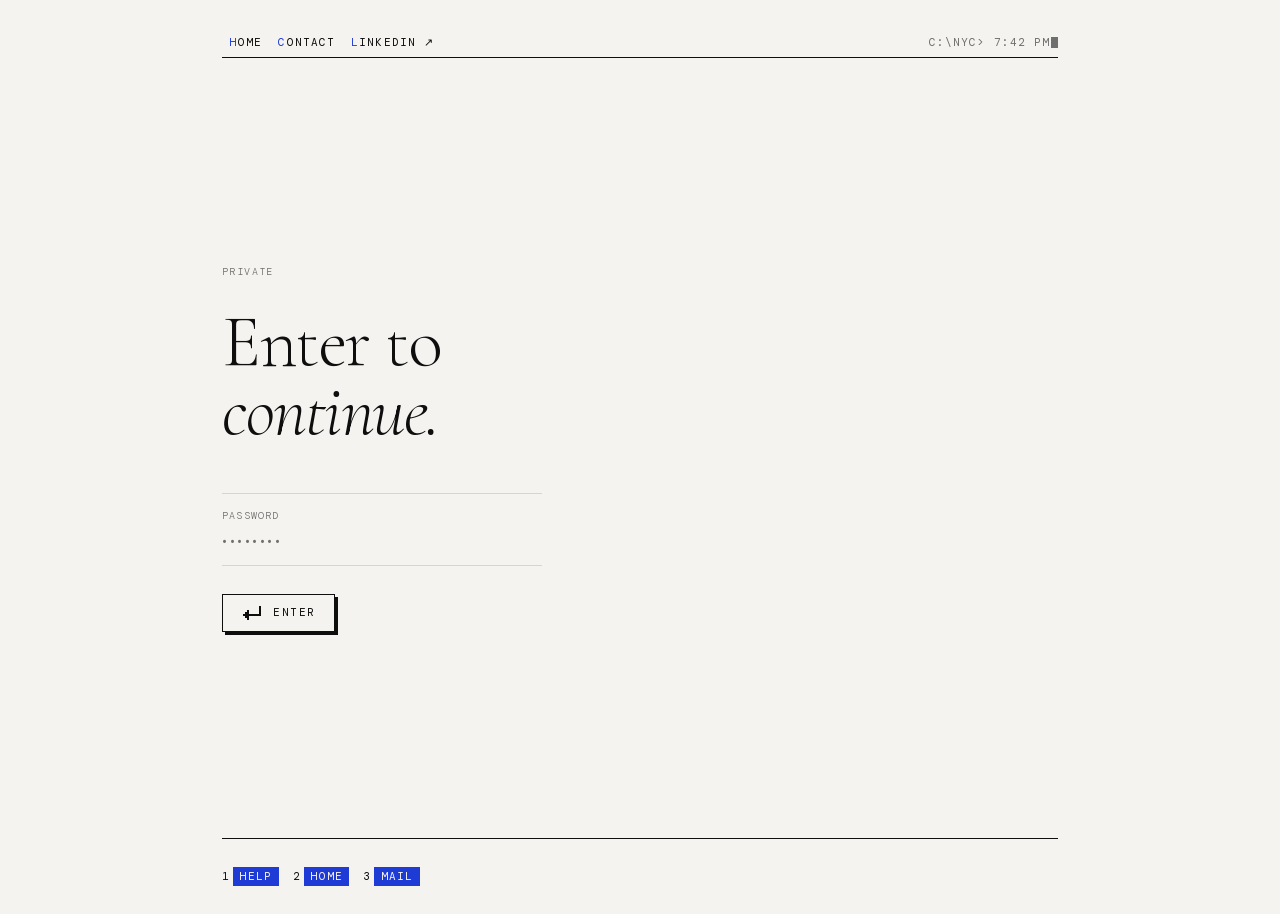
==== vibe/index.html @ 8e04a742 "Featured work: one rotating project at the top of Selected Work A data-featured pool (Copilot+ PC, P" ====
<!DOCTYPE html>
<html lang="en">
<head>
  <meta charset="UTF-8" />
  <meta name="viewport" content="width=device-width, initial-scale=1.0" />
  <meta name="theme-color" content="#1f3bd6" />
  <script>
    // Accent theme, set before first paint: always blue, except ?theme= forces one for testing.
    // Clicking the headshot or the terminal's COLOR command switches it for the rest of the visit.
    (function () {
      var colors = { blue: '#1f3bd6', green: '#10633b', red: '#c52e13', yellow: '#d7a13f' };
      var theme = new URLSearchParams(location.search).get('theme');
      if (!colors[theme]) theme = 'blue';
      document.documentElement.dataset.theme = theme;
      document.querySelector('meta[name="theme-color"]').content = colors[theme];
    })();
  </script>
  <meta name="robots" content="noindex" />
  <title>Russell Greene — /vibe</title>
  <link rel="preload" href="/fonts/cormorant-garamond-normal-latin.woff2" as="font" type="font/woff2" crossorigin />
  <link rel="preload" href="/fonts/cormorant-garamond-italic-latin.woff2" as="font" type="font/woff2" crossorigin />
  <style>
    /* Self-hosted copies of the Google Fonts latin subsets, @font-face rules as Google declares them */
    @font-face {
      font-family: 'Cormorant Garamond';
      font-style: italic;
      font-weight: 300;
      font-display: swap;
      src: url(/fonts/cormorant-garamond-italic-latin.woff2) format('woff2');
      unicode-range: U+0000-00FF, U+0131, U+0152-0153, U+02BB-02BC, U+02C6, U+02DA, U+02DC, U+0304, U+0308, U+0329, U+2000-206F, U+20AC, U+2122, U+2191, U+2193, U+2212, U+2215, U+FEFF, U+FFFD;
    }
    @font-face {
      font-family: 'Cormorant Garamond';
      font-style: italic;
      font-weight: 400;
      font-display: swap;
      src: url(/fonts/cormorant-garamond-italic-latin.woff2) format('woff2');
      unicode-range: U+0000-00FF, U+0131, U+0152-0153, U+02BB-02BC, U+02C6, U+02DA, U+02DC, U+0304, U+0308, U+0329, U+2000-206F, U+20AC, U+2122, U+2191, U+2193, U+2212, U+2215, U+FEFF, U+FFFD;
    }
    @font-face {
      font-family: 'Cormorant Garamond';
      font-style: normal;
      font-weight: 300;
      font-display: swap;
      src: url(/fonts/cormorant-garamond-normal-latin.woff2) format('woff2');
      unicode-range: U+0000-00FF, U+0131, U+0152-0153, U+02BB-02BC, U+02C6, U+02DA, U+02DC, U+0304, U+0308, U+0329, U+2000-206F, U+20AC, U+2122, U+2191, U+2193, U+2212, U+2215, U+FEFF, U+FFFD;
    }
    @font-face {
      font-family: 'Cormorant Garamond';
      font-style: normal;
      font-weight: 400;
      font-display: swap;
      src: url(/fonts/cormorant-garamond-normal-latin.woff2) format('woff2');
      unicode-range: U+0000-00FF, U+0131, U+0152-0153, U+02BB-02BC, U+02C6, U+02DA, U+02DC, U+0304, U+0308, U+0329, U+2000-206F, U+20AC, U+2122, U+2191, U+2193, U+2212, U+2215, U+FEFF, U+FFFD;
    }
    @font-face {
      font-family: 'Cormorant Garamond';
      font-style: normal;
      font-weight: 500;
      font-display: swap;
      src: url(/fonts/cormorant-garamond-normal-latin.woff2) format('woff2');
      unicode-range: U+0000-00FF, U+0131, U+0152-0153, U+02BB-02BC, U+02C6, U+02DA, U+02DC, U+0304, U+0308, U+0329, U+2000-206F, U+20AC, U+2122, U+2191, U+2193, U+2212, U+2215, U+FEFF, U+FFFD;
    }
    @font-face {
      font-family: 'DM Mono';
      font-style: normal;
      font-weight: 300;
      font-display: swap;
      src: url(/fonts/dm-mono-300-latin.woff2) format('woff2');
      unicode-range: U+0000-00FF, U+0131, U+0152-0153, U+02BB-02BC, U+02C6, U+02DA, U+02DC, U+0304, U+0308, U+0329, U+2000-206F, U+20AC, U+2122, U+2191, U+2193, U+2212, U+2215, U+FEFF, U+FFFD;
    }
    @font-face {
      font-family: 'DM Mono';
      font-style: normal;
      font-weight: 400;
      font-display: swap;
      src: url(/fonts/dm-mono-400-latin.woff2) format('woff2');
      unicode-range: U+0000-00FF, U+0131, U+0152-0153, U+02BB-02BC, U+02C6, U+02DA, U+02DC, U+0304, U+0308, U+0329, U+2000-206F, U+20AC, U+2122, U+2191, U+2193, U+2212, U+2215, U+FEFF, U+FFFD;
    }
    @font-face {
      font-family: 'Silkscreen';
      font-style: normal;
      font-weight: 400;
      font-display: swap;
      src: url(/fonts/silkscreen-400-latin.woff2) format('woff2');
      unicode-range: U+0000-00FF, U+0131, U+0152-0153, U+02BB-02BC, U+02C6, U+02DA, U+02DC, U+0304, U+0308, U+0329, U+2000-206F, U+20AC, U+2122, U+2191, U+2193, U+2212, U+2215, U+FEFF, U+FFFD;
    }
    @font-face {
      font-family: 'VT323';
      font-style: normal;
      font-weight: 400;
      font-display: swap;
      src: url(/fonts/vt323-400-latin.woff2) format('woff2');
      unicode-range: U+0000-00FF, U+0131, U+0152-0153, U+02BB-02BC, U+02C6, U+02DA, U+02DC, U+0304, U+0308, U+0329, U+2000-206F, U+20AC, U+2122, U+2191, U+2193, U+2212, U+2215, U+FEFF, U+FFFD;
    }
  </style>
  <style>
    *, *::before, *::after { box-sizing: border-box; margin: 0; padding: 0; }

    :root {
      --ink: #0e0e0e;
      --paper: #f5f3ef;
      --mid: #6f6f6f; /* lightest neutral gray at 4.5:1+ on --paper (4.53) */
      --rule: #d8d5cf;
      --pixel: #1f3bd6;         /* accent fill (themes override these in retro.css) */
      --on-pixel: var(--paper); /* text and icons on --pixel */
      --pixel-text: #1f3bd6;    /* accent text on --paper */
      --serif: 'Cormorant Garamond', Georgia, serif;
      --mono: 'DM Mono', 'Courier New', monospace;
    }

    html { scroll-behavior: smooth; }

    body {
      background: var(--paper);
      color: var(--ink);
      font-family: var(--serif);
      font-weight: 300;
      font-size: 18px;
      line-height: 1.6;
      min-height: 100vh;
      -webkit-font-smoothing: antialiased;
    }

    .site-wrapper {
      max-width: 900px;
      margin: 0 auto;
      padding: 0 32px;
    }

    /* ── Gate (password screen) ── */
    #gate {
      display: flex;
      flex-direction: column;
      justify-content: center;
      min-height: calc(100vh - 120px);
      padding: 80px 0;
    }

    .gate-label {
      font-family: var(--mono);
      font-size: 10px;
      letter-spacing: 0.14em;
      text-transform: uppercase;
      color: var(--mid);
      margin-bottom: 28px;
    }

    .gate-title {
      font-family: var(--serif);
      font-size: clamp(42px, 6vw, 72px);
      font-weight: 300;
      line-height: 0.95;
      letter-spacing: -0.02em;
      margin-bottom: 48px;
    }

    .gate-title em { font-style: italic; }

    .gate-form {
      display: flex;
      flex-direction: column;
      max-width: 320px;
      border-top: 1px solid var(--rule);
    }

    .gate-input-row {
      display: flex;
      flex-direction: column;
      border-bottom: 1px solid var(--rule);
    }

    .gate-input-row label {
      font-family: var(--mono);
      font-size: 10px;
      letter-spacing: 0.12em;
      text-transform: uppercase;
      color: var(--mid);
      padding: 14px 0 0;
    }

    .gate-input-row input {
      background: transparent;
      border: none;
      outline: none;
      font-family: var(--serif);
      font-size: 17px;
      font-weight: 300;
      color: var(--ink);
      padding: 6px 0 14px;
      letter-spacing: 0.15em;
    }

    .gate-input-row input::placeholder { color: var(--mid); }

    .gate-error {
      font-family: var(--mono);
      font-size: 10px;
      letter-spacing: 0.1em;
      text-transform: uppercase;
      color: #c0392b;
      margin-top: 16px;
      display: none;
    }

    .gate-error.visible { display: block; }

    .gate-submit {
      margin-top: 28px;
      align-self: flex-start;
    }

    /* ── Content (hidden until unlocked) ── */
    #content {
      display: none;
      padding: 80px 0 96px;
    }

    #content.visible { display: block; }

    .content-header {
      padding-bottom: 64px;
      border-bottom: 1px solid var(--rule);
      margin-bottom: 0;
    }

    .content-meta {
      font-family: var(--mono);
      font-size: 10px;
      letter-spacing: 0.14em;
      text-transform: uppercase;
      color: var(--mid);
      margin-bottom: 20px;
    }

    .content-title {
      font-family: var(--serif);
      font-size: clamp(42px, 6vw, 72px);
      font-weight: 300;
      line-height: 0.95;
      letter-spacing: -0.02em;
    }

    .content-title em { font-style: italic; }

    /* ── Project list ── */
    .projects-section {
      padding-top: 0;
    }

    .projects-header {
      display: grid;
      grid-template-columns: 200px 1fr;
      gap: 0 60px;
    }

    .section-label {
      font-family: var(--mono);
      font-size: 10px;
      letter-spacing: 0.14em;
      text-transform: uppercase;
      color: var(--mid);
      padding-top: 68px;
    }

    .project-list {
      list-style: none;
    }

    .project-item {
      display: grid;
      grid-template-columns: 1fr auto;
      align-items: baseline;
      padding: 18px 0;
      border-bottom: 1px solid var(--rule);
      cursor: default;
      transition: background 0.15s;
    }

    .project-item:first-child { border-top: 1px solid var(--rule); margin-top: 64px; }
    .project-item:hover { background: rgba(14,14,14,0.03); }

    .project-name {
      font-family: var(--serif);
      font-size: 20px;
      font-weight: 300;
      color: var(--ink);
    }

    .project-url {
      font-family: var(--mono);
      font-size: 10px;
      letter-spacing: 0.08em;
      color: var(--mid);
      display: block;
      margin-top: 2px;
    }

    .project-link {
      font-family: var(--mono);
      font-size: 10px;
      letter-spacing: 0.1em;
      text-transform: uppercase;
      color: var(--mid);
      text-decoration: none;
      border-bottom: 1px solid transparent;
      padding-bottom: 1px;
      transition: color 0.2s, border-color 0.2s;
      white-space: nowrap;
    }

    .project-item:hover .project-link {
      color: var(--ink);
      border-bottom-color: var(--ink);
    }

    /* ── Footer ── */
    footer {
      border-top: 1px solid var(--ink); /* matches the menu bar's rule: the page is framed top and bottom alike */
      padding: 28px 0;
      display: flex;
      justify-content: space-between;
      align-items: center;
    }

    /* ── Fade in ── */
    @keyframes fadeUp {
      from { opacity: 0; transform: translateY(12px); }
      to   { opacity: 1; transform: translateY(0); }
    }

    #content.visible { animation: fadeUp 0.5s ease both; }

    /* ── Mobile ── */
    @media (max-width: 660px) {
      .site-wrapper { padding: 0 20px; }
      .projects-header { grid-template-columns: 1fr; }
      .section-label { padding-top: 40px; }
      /* Keys and pizza share one row (they fit at 360px); if they ever can't, both centre */
      footer { flex-wrap: wrap; justify-content: space-between; gap: 16px; }

      /* The gate fills the visible screen, not the one behind the browser's toolbars */
      #gate { min-height: calc(100svh - 120px); padding: 48px 0; }
      .project-url { overflow-wrap: anywhere; }
    }

    /* ── Touch ── */
    @media (hover: none) and (pointer: coarse) {
      /* Small links get a bigger invisible hit area; the layout doesn't move */
      .project-link { position: relative; -webkit-tap-highlight-color: transparent; }
      .project-link::after {
        content: '';
        position: absolute;
        inset: -15px -8px;
      }

      /* The whole row opens the project; it darkens while pressed instead of sticking on hover */
      .project-item { cursor: pointer; -webkit-tap-highlight-color: transparent; }
      .project-item:hover { background: none; }
      .project-item:active { background: rgba(14,14,14,0.05); }
      .project-item:hover .project-link { color: var(--mid); border-bottom-color: transparent; }
      .gate-input-row input { min-height: 44px; }
    }

    .badge-local {
      font-family: var(--mono);
      font-size: 9px;
      letter-spacing: 0.1em;
      text-transform: uppercase;
      color: var(--mid);
      border: 1px solid var(--rule);
      padding: 2px 6px;
      margin-left: 10px;
      vertical-align: middle;
      position: relative;
      top: -1px;
    }

    /* Small screens and touch screens: small mono labels one size up, so they read without zooming */
    @media (max-width: 660px), (hover: none) and (pointer: coarse) {
      .gate-label,
      .gate-input-row label,
      .gate-error,
      .content-meta,
      .section-label,
      .project-url,
      .project-link { font-size: 11px; }
      .badge-local { font-size: 10px; }
    }
  </style>
  <link rel="stylesheet" href="/retro.css?v=66d8c8dd" />
</head>
<body>

<div class="site-wrapper">

  <!-- Menu bar -->
  <nav class="menubar" aria-label="Menu">
    <ul class="menu">
      <li><a class="menu-item" href="/"><span class="menu-key">H</span>ome</a></li>
      <li><a class="menu-item" href="/#contact"><span class="menu-key">C</span>ontact</a></li>
      <li><a class="menu-item" href="https://www.linkedin.com/in/russellgreene/" target="_blank" rel="noopener"><span class="menu-key">L</span>inkedIn <span aria-hidden="true">↗</span></a></li>
    </ul>
    <span class="prompt-clock">NYC</span>
  </nav>

  <!-- Password Gate -->
  <div id="gate">
    <p class="gate-label">Private</p>
    <h1 class="gate-title">Enter to<br /><em>continue.</em></h1>
    <div class="gate-form">
      <div class="gate-input-row">
        <label for="password">Password</label>
        <input type="password" id="password" placeholder="••••••••" autocomplete="off" enterkeyhint="go" />
      </div>
      <p class="gate-error" id="gate-error">Incorrect password</p>
      <button class="gate-submit dos-button" id="gate-btn"><span class="dos-button-icon" data-icon="enter" aria-hidden="true"></span><span class="dos-button-label">Enter</span><b class="block-cursor dos-button-cursor" aria-hidden="true"></b></button>
    </div>
  </div>

  <!-- Protected Content -->
  <div id="content">
    <div class="content-header">
      <p class="content-meta">Vibe coded projects</p>
      <h1 class="content-title">/vibe</h1>
    </div>

    <div class="projects-section">
      <div class="projects-header">
        <p class="section-label">All<br />Projects</p>
        <ul class="project-list">

          <li class="project-item">
            <div>
              <span class="project-name">Mama $ Bags</span>
              <span class="project-url">mama.russellgreene.com</span>
            </div>
            <a href="https://mama.russellgreene.com" target="_blank" rel="noopener" class="project-link">Visit <span aria-hidden="true">↗</span></a>
          </li>

          <li class="project-item">
            <div>
              <span class="project-name">Lego Collection</span>
              <span class="project-url">lego.russellgreene.com</span>
            </div>
            <a href="https://lego.russellgreene.com" target="_blank" rel="noopener" class="project-link">Visit <span aria-hidden="true">↗</span></a>
          </li>

          <li class="project-item">
            <div>
              <span class="project-name">BUCK EP Dashboard</span>
              <span class="project-url">buck-ep-dashboard-production.up.railway.app</span>
            </div>
            <a href="https://buck-ep-dashboard-production.up.railway.app" target="_blank" rel="noopener" class="project-link">Visit <span aria-hidden="true">↗</span></a>
          </li>

          <li class="project-item">
            <div>
              <span class="project-name">Mendham TV Treasurer</span>
              <span class="project-url">treasurer.mendhamtv.org</span>
            </div>
            <a href="https://treasurer.mendhamtv.org" target="_blank" rel="noopener" class="project-link">Visit <span aria-hidden="true">↗</span></a>
          </li>

          <li class="project-item">
            <div>
              <span class="project-name">Mendham TV Website</span>
              <span class="project-url">mendhamtv.org</span>
            </div>
            <a href="https://mendhamtv.org" target="_blank" rel="noopener" class="project-link">Visit <span aria-hidden="true">↗</span></a>
          </li>

          <li class="project-item">
            <div>
              <span class="project-name">KCRW → Spotify</span>
              <span class="project-url">kcrw.russellgreene.com</span>
            </div>
            <a href="https://kcrw.russellgreene.com" target="_blank" rel="noopener" class="project-link">Visit <span aria-hidden="true">↗</span></a>
          </li>

          <li class="project-item">
            <div>
              <span class="project-name">Lucy's Moneybags</span>
              <span class="project-url">lucy.russellgreene.com</span>
            </div>
            <a href="https://lucy.russellgreene.com" target="_blank" rel="noopener" class="project-link">Visit <span aria-hidden="true">↗</span></a>
          </li>

          <li class="project-item">
            <div>
              <span class="project-name">Henry's Moneybags</span>
              <span class="project-url">henry.russellgreene.com</span>
            </div>
            <a href="https://henry.russellgreene.com" target="_blank" rel="noopener" class="project-link">Visit <span aria-hidden="true">↗</span></a>
          </li>

          <li class="project-item">
            <div>
              <span class="project-name">United MileagePlus Dashboard</span>
              <span class="project-url">united.russellgreene.com</span>
            </div>
            <a href="https://united.russellgreene.com" target="_blank" rel="noopener" class="project-link">Visit <span aria-hidden="true">↗</span></a>
          </li>

          <li class="project-item">
            <div>
              <span class="project-name">Home Energy Hub</span>
              <span class="project-url">energy.russellgreene.com</span>
            </div>
            <a href="https://energy.russellgreene.com" target="_blank" rel="noopener" class="project-link">Visit <span aria-hidden="true">↗</span></a>
          </li>

          <!-- Add new projects below in the same format -->

        </ul>
      </div>
    </div>
  </div>

  <footer>
    <div class="fkeys">
      <button type="button" class="fkey" data-fkey="help" hidden><span class="fkey-num">1</span><span class="fkey-label">Help</span></button>
      <a class="fkey" href="/"><span class="fkey-num">2</span><span class="fkey-label">Home</span></a>
      <a class="fkey" href="/#contact"><span class="fkey-num">3</span><span class="fkey-label">Mail</span></a>
    </div>
  </footer>

</div>

<script>
  const PASSWORD = 'tennis';
  const SESSION_KEY = 'vibe_unlocked';

  const gate = document.getElementById('gate');
  const content = document.getElementById('content');
  const input = document.getElementById('password');
  const btn = document.getElementById('gate-btn');
  const error = document.getElementById('gate-error');

  // Stay unlocked for the session
  if (sessionStorage.getItem(SESSION_KEY) === '1') {
    gate.style.display = 'none';
    content.classList.add('visible');
  }

  function attempt() {
    if (input.value === PASSWORD) {
      sessionStorage.setItem(SESSION_KEY, '1');
      gate.style.display = 'none';
      content.classList.add('visible');
    } else {
      error.classList.add('visible');
      input.value = '';
      input.focus();
    }
  }

  btn.addEventListener('click', attempt);
  input.addEventListener('keydown', e => { if (e.key === 'Enter') attempt(); });
</script>

<script src="/retro.js?v=b6a9205c"></script>

</body>
</html>
---- retro.css ----
/* Retro effects shared by the homepage and /vibe. Colours and fonts come from each page's :root. */

/* Accent themes, chosen per visit by the inline script in each page's <head> (blue without JS).
   --pixel fills; --on-pixel is text on those fills; --pixel-text is accent text on --paper;
   --pixel-hi and --pixel-lo are the accent's bevel highlight and shadow in shaded pixel art. */
html[data-theme="blue"]   { --pixel: #1f3bd6; --on-pixel: var(--paper); --pixel-text: #1f3bd6; --pixel-hi: #6f86f0; --pixel-lo: #11247f; }
html[data-theme="green"]  { --pixel: #10633b; --on-pixel: var(--paper); --pixel-text: #10633b; --pixel-hi: #36a167; --pixel-lo: #073a22; }
html[data-theme="red"]    { --pixel: #c52e13; --on-pixel: var(--paper); --pixel-text: #c52e13; --pixel-hi: #ee7c63; --pixel-lo: #7a1a0a; }
html[data-theme="yellow"] { --pixel: #d7a13f; --on-pixel: var(--ink);   --pixel-text: #8a5d0a; --pixel-hi: #f3d791; --pixel-lo: #a4710e; }

/* ── Pixel cursor (fine pointers only; elements are added by JS) ── */
.pixel-cursor {
  position: fixed;
  top: 0;
  left: 0;
  width: 0;
  height: 0;
  pointer-events: none;
  z-index: 9999;
  opacity: 0;
  transition: opacity 0.25s ease;
}

.pixel-cursor svg {
  position: absolute;
  top: 0;
  left: 0;
  display: block;
}

.pixel-cursor .px-o { fill: var(--paper); }
.pixel-cursor .px-i { fill: var(--ink); }

/* Retro link hand and hourglass: paper body, ink outline, finger lines and sand */
.pixel-cursor .pixel-hand .px-o,
.pixel-cursor .pixel-hourglass .px-o { fill: var(--ink); }
.pixel-cursor .pixel-hand .px-i,
.pixel-cursor .pixel-hourglass .px-i { fill: var(--paper); }

/* Hourglass is centred on the pointer; its four sand frames each show for a quarter cycle */
.pixel-cursor .pixel-hourglass {
  position: absolute;
  left: -12px;
  top: -16px;
  display: none;
}

.pixel-cursor .pixel-hourglass svg { visibility: hidden; }

.pixel-cursor .pixel-hand {
  left: -12px; /* fingertip sits on the pointer */
  display: none;
}

/* DOS preview window over work rows (fine pointers only; element added by JS) */
.dos-window {
  position: fixed;
  top: 0;
  left: 0;
  z-index: 9997;
  display: none;
  pointer-events: none;
  padding: 3px;
  background: var(--pixel);
  color: var(--on-pixel);
  box-shadow: 6px 6px 0 var(--ink); /* text-mode shadow, one cell down and right */
  font-family: 'Silkscreen', var(--mono);
  font-size: 8px;
  line-height: 1;
  letter-spacing: 0.05em;
  text-transform: uppercase;
  white-space: nowrap;
}

.dos-window.is-open,
.dos-window.is-closing { display: block; }
.dos-window.is-open { animation: dos-open 120ms steps(1, end) both; }
.dos-window.is-closing { animation: dos-close 120ms steps(1, end) both; }

.dos-frame { border: 3px double var(--on-pixel); }

.dos-title {
  display: flex;
  gap: 6px;
  background: var(--paper);
  color: var(--pixel-text);
  padding: 3px 5px 2px;
}

.dos-body {
  display: grid;
  grid-template-columns: auto auto;
  justify-content: start;
  gap: 5px 8px;
  padding: 7px 8px 8px;
}

.dos-body span { min-height: 8px; }
.dos-body .dos-wide { grid-column: 1 / -1; }

.pixel-bit {
  position: fixed;
  top: 0;
  left: 0;
  width: 4px;
  height: 4px;
  background: var(--ink);
  pointer-events: none;
  z-index: 9998;
  scale: 0;
}

.pixel-bit.is-big { width: 8px; height: 8px; }
.pixel-bit.is-blue { background: var(--pixel); }
.pixel-bit.is-trail { scale: 1; animation: pixel-fade 700ms steps(1, end) forwards; }

html.has-cursor,
html.has-cursor * { cursor: none !important; }

html.has-cursor input,
html.has-cursor textarea { cursor: text !important; }

html.cursor-visible .pixel-cursor { opacity: 1; }
html.cursor-over-field .pixel-cursor { opacity: 0; }

html.cursor-link .pixel-arrow { display: none; }
html.cursor-link .pixel-hand {
  display: block;
  animation: pixel-bob 0.5s steps(1, end) infinite;
}

html.cursor-wait .pixel-arrow,
html.cursor-wait .pixel-hand { display: none; }
html.cursor-wait .pixel-hourglass { display: block; }
html.cursor-wait .pixel-hourglass svg { animation: pixel-sand 1s steps(1, end) infinite; }
html.cursor-wait .pixel-hourglass svg:nth-child(2) { animation-delay: -0.75s; }
html.cursor-wait .pixel-hourglass svg:nth-child(3) { animation-delay: -0.5s; }
html.cursor-wait .pixel-hourglass svg:nth-child(4) { animation-delay: -0.25s; }

@keyframes pixel-sand {
  0%        { visibility: visible; }
  25%, 100% { visibility: hidden; }
}

@keyframes pixel-bob {
  0%   { transform: translateY(0); }
  50%  { transform: translateY(-1px); }
  100% { transform: translateY(0); }
}

@keyframes dos-open {
  0%        { scale: 0; }
  33%       { scale: 0.5; }
  66%, 100% { scale: 1; }
}

@keyframes dos-close {
  0%        { scale: 1; }
  33%       { scale: 0.5; }
  66%, 100% { scale: 0; }
}

/* Size and fall share one transform so shrinking doesn't also shorten the drop */
@keyframes pixel-fade {
  0%   { transform: translateY(0) scale(1); }
  25%  { transform: translateY(calc(var(--fall) / 2)) scale(1); }
  50%  { transform: translateY(calc(var(--fall) / 2)) scale(0.5); }
  75%  { transform: translateY(var(--fall)) scale(0.5); }
  100% { transform: translateY(var(--fall)) scale(0); }
}

@media (prefers-reduced-motion: reduce) {
  html.cursor-link .pixel-hand,
  .dos-window.is-open,
  .dos-window.is-closing,
  .work-card.is-open,
  .work-card.is-closing { animation: none; }
}

/* Dithered DOS layer drawn over the photo by JS; cleared cells let the real photo through */
.hero-dither {
  position: absolute;
  inset: 0;
  width: 100%;
  height: 100%;
  display: block;
  image-rendering: pixelated;
}

@media (max-width: 660px) {
  .hero-dither { border-radius: 50%; }
}

/* Blinking block cursor, shared by the clock, typed labels and terminal */
.block-cursor {
  display: inline-block;
  width: 0.6em;
  height: 1em;
  margin-left: 0.1em;
  vertical-align: -0.15em;
  background: currentColor;
  animation: block-blink 1s steps(1, end) infinite;
}

@keyframes block-blink {
  50% { opacity: 0; }
}

/* BUCK: a filled-in DOS form field, value on a dotted fill line that runs a little past the text */
.dos-field {
  color: var(--pixel-text);
  padding: 0 2ch 1px 0;
  border-bottom: 1px dotted var(--pixel-text);
}

/* The cursor takes no space, so showing it never nudges the line */
.dos-field-cursor { display: none; margin-right: -0.7em; }

@media (hover: hover) and (pointer: fine) {
  .dos-field:hover { color: var(--on-pixel); background: var(--pixel); }
  .dos-field:hover .dos-field-cursor { display: inline-block; }
}

/* Name glitch: a canvas laid over one letter of the hero heading (see retro.js) */
.glitch-host { position: relative; }

.glitch-letter {
  position: absolute;
  pointer-events: none;
}

/* ── Menu bar: a DOS program's top row (the footer's function keys are its bottom row) ── */
.menubar {
  display: flex;
  align-items: center;
  justify-content: space-between;
  gap: 12px;
  padding: 34px 0 6px;
  border-bottom: 1px solid var(--ink);
  font-family: var(--mono);
  font-size: 11px;
  font-weight: 400; /* the same cut as the footer's function keys, so the two bars match */
  line-height: 1;
  letter-spacing: 0.1em;
  text-transform: uppercase;
  white-space: nowrap;
  position: relative;
  z-index: 1; /* its tap areas reach below the rule, over content that animates in with a transform */
}

.menu {
  display: flex;
  list-style: none;
}

.menu-item {
  position: relative;
  display: block;
  padding: 3px 8px;
  color: var(--ink);
  text-decoration: none;
  -webkit-tap-highlight-color: transparent;
}

/* The first letter is marked like a DOS menu shortcut (visual only: no keys are bound) */
.menu-key { color: var(--pixel-text); }

/* Selected: a hard-cut --pixel block, the marked letter underlined */
.menu-item:hover,
.menu-item:focus-visible {
  color: var(--on-pixel);
  background: var(--pixel);
  outline: none;
}

.menu-item:hover .menu-key,
.menu-item:focus-visible .menu-key {
  color: var(--on-pixel);
  text-decoration: underline;
  text-underline-offset: 2px;
}

.menu-item:focus { outline: none; }

.menubar .prompt-clock { color: var(--mid); }

/* Phones: tighter items so the bar stays one row at 360px; below that the clock shows just the time */
@media (max-width: 660px) {
  .menubar { gap: 6px; padding-top: 24px; letter-spacing: 0.04em; }
  .menu { gap: 6px; }
  .menu-item { padding: 3px 5px; }
}

@media (max-width: 359px) {
  .prompt-prefix { display: none; }
}

/* Touch: 44px tap areas that don't move the layout */
@media (hover: none) and (pointer: coarse) {
  .menu-item::after {
    content: '';
    position: absolute;
    inset: -14px -3px;
  }
  /* The bar sets line-height 1, so the clock reaches further up and down to make 44px, and only as far
     sideways as the gap, so it never takes taps meant for LinkedIn */
  .menubar .prompt-clock::after { inset: -17px -3px; }
  .menu-item:hover:not(:focus-visible) { color: var(--ink); background: none; }
  .menu-item:hover:not(:focus-visible) .menu-key { color: var(--pixel-text); text-decoration: none; }
}

/* Prompt clock at the right of the menu bar */
.prompt-clock { cursor: pointer; }
.prompt-clock:focus-visible { outline: 1px solid var(--ink); outline-offset: 3px; }

/* DOS section labels (see retro.js): the plain text stays for screen readers; the command line is visual */
.section-label.has-dos-label { position: relative; }

.dl-sr {
  position: absolute;
  width: 1px;
  height: 1px;
  overflow: hidden;
  clip-path: inset(50%);
  white-space: nowrap;
}

.dos-label {
  display: block;
  white-space: nowrap;
  visibility: hidden;
}

.dos-label.is-shown { visibility: visible; }
.dl-prompt { color: var(--pixel-text); }
.dl-cmd { color: var(--ink); }

/* Partner sequence: one name lit at a time (the hover colour), with hard cuts */
.partner-name.is-lit { color: var(--pixel-text); }

/* Hidden DOS terminal */
.dos-term-overlay {
  position: fixed;
  inset: 0;
  z-index: 9990;
  display: flex;
  align-items: flex-start;
  justify-content: center;
  padding: 12vh 16px 16px;
  background: rgba(14, 14, 14, 0.2);
}

.dos-term-overlay[hidden] { display: none; }
.dos-term-overlay.is-open .dos-term { animation: dos-open 120ms steps(1, end) both; }
.dos-term-overlay.is-closing .dos-term { animation: dos-close 120ms steps(1, end) both; }

.dos-term {
  width: min(640px, 100%);
  padding: 4px;
  background: var(--pixel);
  color: var(--on-pixel);
  box-shadow: 8px 8px 0 var(--ink);
  font-family: 'VT323', var(--mono);
  font-size: 20px;
  line-height: 1.15;
}

.dos-term-frame { border: 4px double var(--on-pixel); }

.dos-term-title {
  display: flex;
  align-items: center;
  gap: 10px;
  background: var(--paper);
  color: var(--pixel-text);
  padding: 0 8px;
}

.dos-term-close {
  font: inherit;
  color: inherit;
  background: none;
  border: 0;
  padding: 0;
  cursor: pointer;
}

.dos-term-close:focus-visible { outline: 2px solid var(--pixel-text); outline-offset: 1px; }

.dos-term-screen {
  height: min(360px, 50vh);
  overflow-y: auto;
  padding: 8px 12px 12px;
}

.dos-term-output div,
.dos-term-line {
  white-space: pre-wrap;
  overflow-wrap: anywhere;
  min-height: 1.15em;
}

.dos-term-line { position: relative; }

/* The real input covers the line invisibly; the visible text mirrors it */
.dos-term-input {
  position: absolute;
  inset: 0;
  width: 100%;
  opacity: 0;
  border: 0;
  padding: 0;
  background: transparent;
  color: transparent;
  font: inherit;
  font-size: 20px;
}

/* ROCKS.EXE: while the game runs, it replaces the terminal's text screen */
.dos-term-overlay.is-game .dos-term { width: auto; max-width: 100%; }
.dos-term-overlay.is-game .dos-term-screen { height: auto; overflow: hidden; padding: 10px; }
.dos-term-overlay.is-game .dos-term-output,
.dos-term-overlay.is-game .dos-term-line { display: none; }

.dos-term-game[hidden] { display: none; }
.dos-term-game:focus { outline: none; }

.rocks-canvas {
  display: block;
  margin: 0 auto;
  image-rendering: pixelated;
}

/* Touch controls (rocks.js adds them, and .is-touch, only on touch screens). Upright: the screen,
   then the two button groups along the bottom for thumbs. Sideways: the groups flank the screen. */
.dos-term-game.is-touch {
  display: grid;
  grid-template: "canvas canvas" auto "note note" auto "left right" 1fr / auto auto;
  justify-content: space-between;
  align-items: end;
  gap: 8px;
  height: 100%;
  /* Buttons narrow a little on small phones so both groups fit under the screen (never below 48px) */
  --rocks-key: clamp(48px, 14.5vw, 56px);
}

.dos-term-game.is-touch[hidden] { display: none; }
.dos-term-game.is-touch .rocks-canvas {
  grid-area: canvas;
  outline: 1px solid var(--on-pixel); /* the playfield's edge, where things wrap */
}
.rocks-pad { display: contents; }

.rocks-rotate {
  grid-area: note;
  display: none;
  justify-self: center;
  font-family: 'Silkscreen', var(--mono);
  font-size: 10px;
  text-transform: uppercase;
  text-align: center;
}

.rocks-rotate::before { content: '\21BB  '; }
.wants-rotate .rocks-rotate { display: block; }

.rocks-group {
  display: flex;
  flex-direction: column;
  gap: 8px;
}

.rocks-left { grid-area: left; justify-self: start; align-items: flex-start; }
.rocks-right { grid-area: right; justify-self: end; align-items: flex-end; }
.rocks-keys { display: flex; gap: min(6px, 1.5vw); }

.rocks-button {
  display: grid;
  place-items: center;
  align-content: center;
  gap: 4px;
  width: var(--rocks-key, 56px);
  height: 56px;
  padding: 0;
  font-family: 'Silkscreen', var(--mono);
  font-size: 8px;
  line-height: 1;
  text-transform: uppercase;
  color: var(--ink);
  background: var(--paper);
  border: 1px solid var(--ink);
  border-radius: 0;
  box-shadow: 2px 2px 0 var(--ink);
  touch-action: none;
  user-select: none;
  -webkit-user-select: none;
  -webkit-touch-callout: none;
  -webkit-tap-highlight-color: transparent;
}

.rocks-button svg { display: block; }
.rocks-key-fire { width: calc(var(--rocks-key, 56px) + 12px); }
.rocks-button.rocks-aux { width: auto; height: 44px; padding: 0 12px; }

.rocks-button.is-down {
  translate: 2px 2px;
  box-shadow: none;
}

@media (orientation: landscape) {
  .dos-term-game.is-touch {
    grid-template: "left canvas right" 1fr / 1fr auto 1fr;
    justify-content: stretch;
    gap: 0 12px;
  }
  .dos-term-game.is-touch .rocks-canvas { align-self: center; }
  .wants-rotate .rocks-rotate { display: none; }
  .rocks-group { height: 100%; justify-content: space-between; }
  /* Sideways, thrust sits over the two turn buttons, and hyperspace over fire */
  .rocks-left .rocks-keys { display: grid; grid-template-columns: var(--rocks-key) var(--rocks-key); }
  .rocks-left .rocks-key-thrust { grid-row: 1; grid-column: 1 / -1; width: 100%; }
  .rocks-right .rocks-keys { flex-direction: column; align-items: flex-end; }
}

.dos-term-announce {
  position: absolute;
  width: 1px;
  height: 1px;
  overflow: hidden;
  clip-path: inset(50%);
  white-space: nowrap;
}

@media (prefers-reduced-motion: reduce) {
  .block-cursor,
  .dos-term-overlay.is-open .dos-term,
  .dos-term-overlay.is-closing .dos-term { animation: none; }
}

/* Work preview card (fine pointers only; element added by JS) */
.work-card {
  position: fixed;
  top: 0;
  left: 0;
  z-index: 9997;
  display: none;
  pointer-events: none;
  padding: 3px;
  background: var(--pixel);
  box-shadow: 6px 6px 0 var(--ink);
}

.work-card.is-open,
.work-card.is-closing { display: block; }
.work-card.is-open { animation: dos-open 120ms steps(1, end) both; }
.work-card.is-closing { animation: dos-close 120ms steps(1, end) both; }

.work-card-bar {
  display: flex;
  justify-content: space-between;
  gap: 12px;
  padding: 4px 5px 5px;
  font-family: 'Silkscreen', var(--mono);
  font-size: 8px;
  line-height: 1;
  letter-spacing: 0.05em;
  text-transform: uppercase;
  white-space: nowrap;
  color: var(--on-pixel);
}

.work-card-media {
  position: relative;
  width: 320px;
  aspect-ratio: 16 / 10;
  overflow: hidden;
  background: var(--pixel);
}

.work-card-media img,
.work-card-media canvas {
  position: absolute;
  inset: 0;
  width: 100%;
  height: 100%;
}

.work-card-media img { object-fit: cover; }
.work-card-media canvas { image-rendering: pixelated; }
.work-card-media canvas[hidden] { display: none; }

/* No usable media: a cobalt card with the client name in the pixel font */
.work-card-fallback {
  position: absolute;
  inset: 0;
  display: none;
  place-items: center;
  font-family: 'Silkscreen', var(--mono);
  font-size: 16px;
  text-transform: uppercase;
  color: var(--on-pixel);
}

.work-card.is-missing .work-card-fallback { display: grid; }
.work-card.is-missing img { visibility: hidden; }

/* Collapsible work list: hidden rows are gone entirely; the button sits under the rows' column */
.work-item[hidden] { display: none; }
.work-more {
  grid-column: -2 / -1;
  margin-top: 24px;
}

/* Letter-grid pixel icons (see gridSvg in retro.js) */
.g-I { fill: var(--ink); }
.g-P { fill: var(--pixel); }
.g-C { fill: currentColor; }
.g-Q { fill: var(--pixel-hi); }
.g-S { fill: var(--pixel-lo); }
/* Shaded greys and white: fixed in every theme */
.g-E { fill: #262523; }
.g-D { fill: #3d3c3a; }
.g-M { fill: #8d8a84; }
.g-L { fill: #d7d3ca; }
.g-W { fill: #fbfaf6; }
/* Food stays food in every theme */
.g-K { fill: #c98a3e; }
.g-Y { fill: #f2c14e; }
.g-R { fill: #c52e13; }

/* Two-frame icons: frames stack; the second hides until its item is active */
.dos-button-icon svg { grid-area: 1 / 1; }
.dos-button-icon svg + svg { visibility: hidden; }

/* Core expertise readout panel (JS replaces the plain description list with it) */
.expertise.xp-ready .expertise-details { display: none; }

.xp-panel {
  position: relative;
  margin-top: 20px;
  padding: 12px 14px;
  border: 1px solid var(--rule);
  font-family: var(--mono);
  font-size: 11px;
  line-height: 1.7;
  color: #555;
  overflow: hidden;
}

.xp-prompt {
  color: var(--ink);
  letter-spacing: 0.06em;
}

.xp-pinned {
  margin-left: 10px;
  color: var(--pixel-text);
  letter-spacing: 0.1em;
}

.xp-hint {
  margin-left: 14px;
  color: var(--mid);
  letter-spacing: 0.1em;
  text-transform: uppercase;
  font-size: 10px;
}

.xp-see {
  margin-top: 6px;
  color: var(--ink);
  letter-spacing: 0.06em;
}

.xp-see a {
  color: var(--pixel-text);
  text-decoration: none;
  border-bottom: 1px solid currentColor;
}

/* Screen-reader copy of the full description; the typed text is aria-hidden */
.xp-announce {
  position: absolute;
  width: 1px;
  height: 1px;
  overflow: hidden;
  clip-path: inset(50%);
  white-space: nowrap;
}

/* DOS buttons: hero CTA, contact submit, /vibe gate */
.dos-button {
  display: inline-flex;
  align-items: center;
  gap: 10px;
  padding: 11px 18px;
  font-family: var(--mono);
  font-size: 11px;
  line-height: 1;
  letter-spacing: 0.14em;
  text-transform: uppercase;
  text-decoration: none;
  color: var(--ink);
  background: var(--paper);
  border: 1px solid var(--ink);
  border-radius: 0;
  box-shadow: 3px 3px 0 var(--ink);
  cursor: pointer;
}

.dos-button:hover {
  color: var(--on-pixel);
  background: var(--pixel);
}

/* Pressed: the key goes down into its shadow, then springs back */
.dos-button:active,
.dos-button.is-pressed {
  translate: 3px 3px;
  box-shadow: none;
}

.dos-button:focus-visible {
  outline: 2px solid var(--pixel-text);
  outline-offset: 4px;
}

.dos-button:disabled { cursor: default; }

.dos-button-icon { display: inline-grid; }
.dos-button-icon:empty { display: none; }

.dos-button-cursor { display: none; }
.dos-button:hover .dos-button-cursor { display: inline-block; margin-left: -4px; }

/* Hover opens the envelope (or nudges the enter arrow): frame one, then frame two, and hold */
.dos-button:hover .dos-button-icon svg:first-child { animation: flap-first 160ms steps(1, end) forwards; }
.dos-button:hover .dos-button-icon svg + svg { animation: flap-second 160ms steps(1, end) forwards; }

@keyframes flap-first {
  0%        { visibility: visible; }
  50%, 100% { visibility: hidden; }
}

@keyframes flap-second {
  0%        { visibility: hidden; }
  50%, 100% { visibility: visible; }
}

/* Click effects (fine pointers only; pooled elements added by JS) */
.fx-bit,
.fx-word {
  position: fixed;
  top: 0;
  left: 0;
  z-index: 9998;
  pointer-events: none;
  opacity: 0;
}

.fx-word {
  font-family: 'Silkscreen', var(--mono);
  font-size: 16px;
  line-height: 1;
  color: var(--pixel);
  text-shadow: 1px 1px 0 var(--ink);
  white-space: nowrap;
}

@media (prefers-reduced-motion: reduce) {
  .dos-button:hover .dos-button-icon svg { animation: none; }
}

/* ── Touch screens (phones and tablets): none of this reaches a mouse and keyboard ── */

/* Work thumbnails (retro.js adds them on touch): the case study image, resolved through the mosaic */
.work-thumb {
  position: relative;
  width: 64px;
  height: 64px;
  overflow: hidden;
  background: var(--pixel);
}

.work-thumb img,
.work-thumb canvas {
  position: absolute;
  inset: 0;
  width: 100%;
  height: 100%;
}

.work-thumb img { object-fit: cover; }
.work-thumb img:not([src]) { visibility: hidden; }
.work-thumb canvas { image-rendering: pixelated; }
.work-thumb canvas[hidden] { display: none; }

.work-list.has-thumbs .work-item {
  grid-template-columns: 64px 1fr auto;
  column-gap: 16px;
  align-items: center;
}

/* Expertise inline (touch screens and narrow windows): one column, the readout under the open skill */
.expertise.xp-inline .expertise-list { grid-template-columns: 1fr; }
.expertise.xp-inline .expertise-list li { padding-right: 0; }
.expertise.xp-inline .xp-panel {
  margin: 0 0 12px;
  font-size: 12px;
}
.expertise.xp-inline .xp-panel[hidden] { display: none; }

/* A DOS tree marker says each skill opens and closes */
.expertise.xp-inline .expertise-item::after {
  content: '[+]';
  content: '[+]' / '';
  margin-left: auto;
  padding-left: 12px;
  font-family: var(--mono);
  font-size: 12px;
  color: var(--mid);
}

.expertise.xp-inline .expertise-item[aria-expanded="true"]::after {
  content: '[-]';
  content: '[-]' / '';
  color: var(--pixel-text);
}

/* Terminal command keys (touch only) */
.dos-term-keys {
  display: flex;
  gap: 6px;
  padding: 8px 12px 0;
}

.dos-term-key {
  flex: 1 1 auto;
  min-height: 44px;
  padding: 0 4px;
  font: inherit;
  font-size: 18px;
  color: var(--ink);
  background: var(--paper);
  border: 1px solid var(--ink);
  border-radius: 0;
  box-shadow: 2px 2px 0 var(--ink);
  touch-action: manipulation;
  -webkit-tap-highlight-color: transparent;
}

.dos-term-key:active { translate: 2px 2px; box-shadow: none; }
.dos-term-key:focus-visible { outline: 2px solid var(--on-pixel); outline-offset: 2px; }

/* Under the keys, the prompt line keeps the screen's side padding */
.dos-term-frame > .dos-term-line { margin: 8px 12px 10px; }
.dos-term-overlay.is-game .dos-term-keys { display: none; }

/* While the terminal is open on touch, the page behind is pinned (retro.js sets body's top) */
html.term-locked { overflow: hidden; overscroll-behavior: none; }
html.term-locked body {
  position: fixed;
  left: 0;
  right: 0;
  overflow: hidden;
}

@media (hover: none) and (pointer: coarse) {
  /* The terminal fits the visible area (above the keyboard, inside notches), and shrinks its screen */
  .dos-term-overlay {
    padding: max(12px, env(safe-area-inset-top)) max(8px, env(safe-area-inset-right))
      max(12px, env(safe-area-inset-bottom)) max(8px, env(safe-area-inset-left));
    overscroll-behavior: contain;
    touch-action: none;
  }

  .dos-term-overlay.is-fit {
    top: var(--vv-top, 0px);
    bottom: auto;
    height: var(--vv-height, 100%);
  }

  .dos-term {
    display: flex;
    flex-direction: column;
    max-height: 100%;
  }

  .dos-term-frame {
    display: flex;
    flex-direction: column;
    flex: 0 1 auto;
    min-height: 0;
  }

  .dos-term-screen {
    flex: 0 1 auto;
    min-height: 3.5em;
    overscroll-behavior: contain;
    touch-action: pan-y;
  }

  .dos-term-close { min-width: 44px; min-height: 44px; text-align: left; }

  /* ROCKS.EXE takes the whole visible area, like a handheld: no scrolling, zooming or selecting */
  .dos-term-overlay.is-game {
    user-select: none;
    -webkit-user-select: none;
    -webkit-touch-callout: none;
  }
  .dos-term-overlay.is-game .dos-term { width: 100%; height: 100%; }
  .dos-term-overlay.is-game .dos-term-frame { flex: 1 1 auto; }
  .dos-term-overlay.is-game .dos-term-screen { flex: 1 1 auto; padding: 6px; touch-action: none; }

  /* Hover doesn't exist here, so a tap mustn't leave hover styles stuck on */
  .dos-button:hover { color: var(--ink); background: var(--paper); }
  .dos-button:hover .dos-button-cursor { display: none; }
  .dos-button:hover .dos-button-icon svg:first-child,
  .dos-button:hover .dos-button-icon svg + svg { animation: none; }
  .dos-button { min-height: 44px; touch-action: manipulation; }

  .expertise-item:hover:not(.is-selected) .expertise-name { color: var(--ink); }

  /* Taps on the clock land even a little off it (the hit area grows; the layout doesn't) */
  .prompt-clock {
    position: relative;
    touch-action: manipulation;
    -webkit-tap-highlight-color: transparent;
  }
  .prompt-clock::after {
    content: '';
    position: absolute;
    inset: -14px -10px;
  }
}

/* ── Contact form send sequence (retro.js) ── */

/* Validation: a DOS error line under the field, in the label style */
.form-error {
  padding: 0 0 12px;
  font-family: var(--mono);
  font-size: 10px;
  letter-spacing: 0.12em;
  text-transform: uppercase;
  color: var(--pixel-text);
}

.form-error[hidden] { display: none; }

/* MAIL.EXE: the compose window's body turns into a terminal that prints the send, line by line.
   contact.js sizes it to the form it replaces, and the window's title bar names it. */
.contact-form[hidden] { display: none; }

.mail-panel {
  display: flex;
  flex-direction: column;
  padding: 4px;
  background: var(--pixel);
  color: var(--on-pixel);
  font-family: 'VT323', var(--mono);
  font-size: 20px;
  line-height: 1.15;
}

.mail-panel[hidden] { display: none; }
.mail-frame { flex: 1; border: 4px double var(--on-pixel); }

.mail-screen {
  min-height: 12.5em;
  padding: 8px 12px 14px;
}

.mail-screen .mail-line {
  min-height: 1.15em;
  max-width: none;
  margin: 0;
  font: inherit;
  color: inherit;
  white-space: pre-wrap;
  overflow-wrap: anywhere;
}

.mail-screen .mail-result:focus,
.mail-screen .mail-fallback:focus { outline: none; }
.mail-screen .mail-result:focus-visible,
.mail-screen .mail-fallback:focus-visible { outline: 1px dotted var(--on-pixel); outline-offset: 2px; }

/* While the service hasn't answered, a cursor blinks after the held bar */
.mail-bar.is-holding::after {
  content: '';
  display: inline-block;
  width: 0.5em;
  height: 1em;
  margin-left: 0.3em;
  vertical-align: -0.15em;
  background: currentColor;
  animation: block-blink 1s steps(1, end) infinite;
}

/* Bar cells: solid blocks when filled, a 2px dither when empty (the characters stay underneath) */
.mail-cells { display: inline-flex; vertical-align: -0.12em; }

.mail-cell {
  width: 0.5em;
  height: 1em;
  overflow: hidden;
  color: transparent;
  background: repeating-conic-gradient(var(--on-pixel) 0 25%, transparent 0 50%) 0 0 / 4px 4px;
}

.mail-cell.is-on { background: var(--on-pixel); }

.mail-fallback a { color: inherit; }

.mail-actions {
  display: flex;
  flex-wrap: wrap;
  gap: 12px;
  margin-top: 14px;
}

.mail-button { min-height: 44px; }
.mail-button:focus-visible { outline-color: var(--on-pixel); }

/* The envelope that flies off on success: paper body, ink lines */
.mail-envelope {
  position: fixed;
  top: 0;
  left: 0;
  z-index: 9998;
  pointer-events: none;
  display: grid;
  background: var(--paper);
  color: var(--ink);
}

@media (max-width: 660px) {
  .mail-panel { font-size: 17px; }
  .mail-screen { padding: 8px 10px 14px; }
  .form-error { font-size: 11px; }
}

@media (prefers-reduced-motion: reduce) {
  .mail-bar.is-holding::after { animation: none; }
}

/* ── Footer: a DOS function key bar (Norton Commander's bottom row) and, on the homepage, the /vibe pizza ── */
.fkeys {
  display: flex;
  flex-wrap: wrap;
  align-items: center;
  gap: 8px 14px;
}

.fkey {
  position: relative;
  display: inline-flex;
  align-items: center;
  padding: 0;
  font-family: var(--mono);
  font-size: 11px;
  font-weight: 400;
  line-height: 1;
  letter-spacing: 0.1em;
  text-transform: uppercase;
  text-decoration: none;
  color: var(--ink);
  background: none;
  border: 0;
  border-radius: 0;
  cursor: pointer;
  -webkit-tap-highlight-color: transparent;
}

.fkey[hidden] { display: none; }

/* Phones: the same tightened tracking as the menu bar, so the two bars match */
@media (max-width: 660px) {
  .fkey { letter-spacing: 0.04em; }
}
.fkey-num { padding-right: 3px; }

/* The label is an inverted block; hover and focus flip it back to paper, with a hard cut */
.fkey-label {
  padding: 3px 5px 3px 6px;
  color: var(--on-pixel);
  background: var(--pixel);
  border: 1px solid var(--pixel);
}

.fkey:hover .fkey-label,
.fkey:focus-visible .fkey-label {
  color: var(--ink);
  background: var(--paper);
  border-color: var(--ink);
}

.fkey:focus { outline: none; }

.footer-vibe {
  position: relative;
  display: block;
  font-family: var(--mono);
  font-size: 11px;
  line-height: 1;
  letter-spacing: 0.1em;
  text-transform: uppercase;
  text-decoration: none;
  color: var(--mid);
  -webkit-tap-highlight-color: transparent;
}

.footer-pizza { display: grid; }

/* C:\VIBE shows to the slice's left on hover or focus, out of the layout */
.footer-vibe-label {
  position: absolute;
  top: 50%;
  right: calc(100% + 10px);
  translate: 0 -50%;
  white-space: nowrap;
  visibility: hidden;
}

.footer-vibe:hover .footer-vibe-label,
.footer-vibe:focus-visible .footer-vibe-label { visibility: visible; }

.footer-vibe:hover .footer-pizza,
.footer-vibe:focus-visible .footer-pizza { animation: pixel-bob 0.5s steps(1, end) infinite; }

.footer-vibe:focus { outline: none; }
.footer-vibe:focus-visible { outline: 2px solid var(--pixel-text); outline-offset: 4px; }

/* Touch: 44px tap areas that don't move the layout, and no hover label */
@media (hover: none) and (pointer: coarse) {
  .fkey::after,
  .footer-vibe::after {
    content: '';
    position: absolute;
    inset: -13px -7px;
  }
  .footer-vibe::after { inset: -11px; }
  .footer-vibe-label { display: none; }
  .footer-vibe:hover .footer-pizza { animation: none; }
}

@media (prefers-reduced-motion: reduce) {
  .footer-vibe:hover .footer-pizza,
  .footer-vibe:focus-visible .footer-pizza { animation: none; }
}
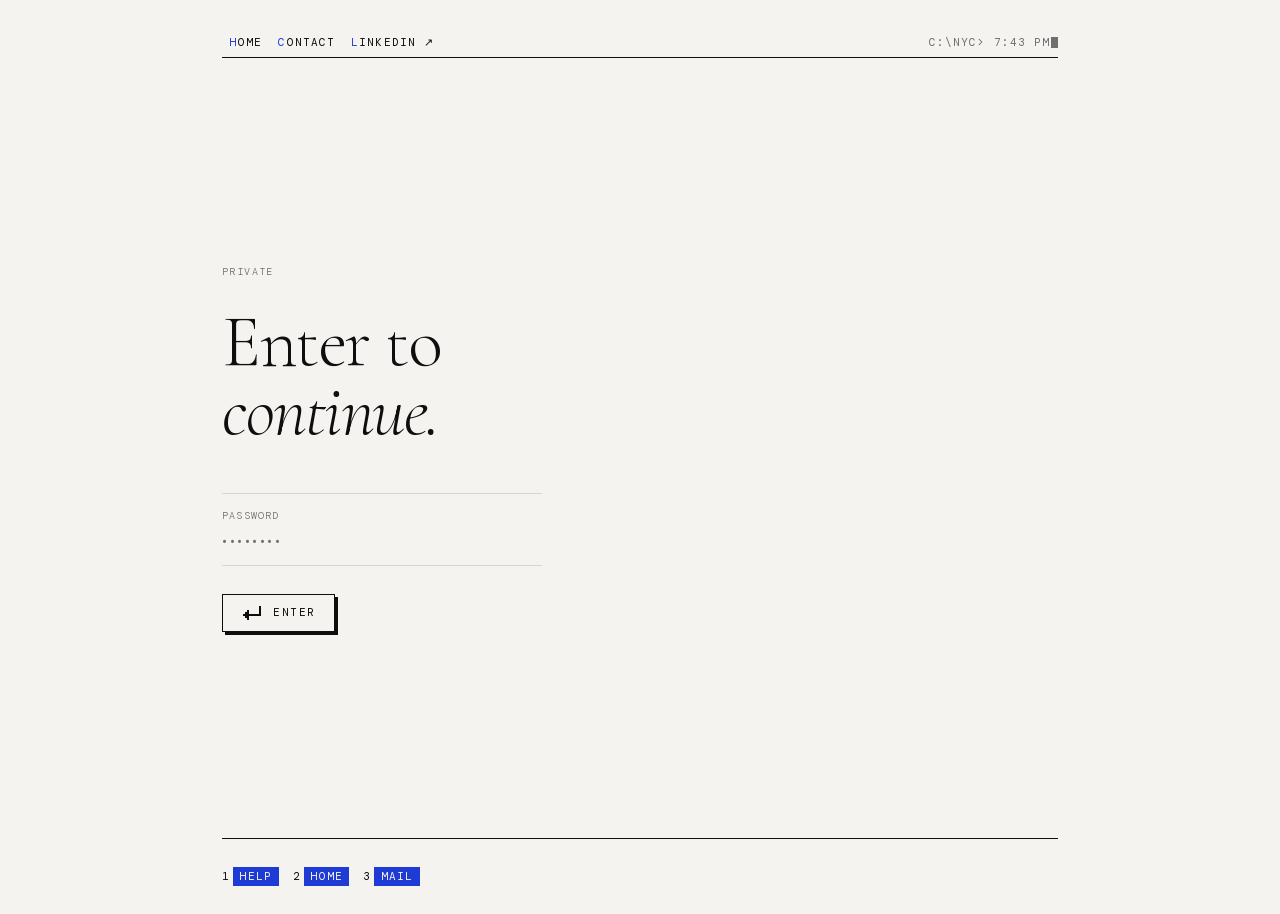
==== commit a8afb3d9: "Case study: responsive poster picture under the hero loop The poster is now a <picture> under the vi" ====
--- a/vibe/index.html
+++ b/vibe/index.html
@@ -110,6 +110,9 @@
     }
 
     html { scroll-behavior: smooth; }
+    @media (prefers-reduced-motion: reduce) {
+      html { scroll-behavior: auto; }
+    }
 
     body {
       background: var(--paper);
@@ -388,7 +391,7 @@
       .badge-local { font-size: 10px; }
     }
   </style>
-  <link rel="stylesheet" href="/retro.css?v=66d8c8dd" />
+  <link rel="stylesheet" href="/retro.css?v=ad664023" />
 </head>
 <body>
 
@@ -559,7 +562,7 @@
   input.addEventListener('keydown', e => { if (e.key === 'Enter') attempt(); });
 </script>
 
-<script src="/retro.js?v=b6a9205c"></script>
+<script src="/retro.js?v=c25e189e"></script>
 
 </body>
 </html>
--- a/retro.css
+++ b/retro.css
@@ -172,9 +172,7 @@
 @media (prefers-reduced-motion: reduce) {
   html.cursor-link .pixel-hand,
   .dos-window.is-open,
-  .dos-window.is-closing,
-  .work-card.is-open,
-  .work-card.is-closing { animation: none; }
+  .dos-window.is-closing { animation: none; }
 }
 
 /* Dithered DOS layer drawn over the photo by JS; cleared cells let the real photo through */
@@ -293,6 +291,11 @@
 
 @media (max-width: 359px) {
   .prompt-prefix { display: none; }
+}
+
+/* A four-item bar (Home, Work, Contact, LinkedIn: case studies) needs the room sooner */
+@media (max-width: 419px) {
+  .menubar-long .prompt-prefix { display: none; }
 }
 
 /* Touch: 44px tap areas that don't move the layout */
@@ -555,6 +558,12 @@
 .work-card.is-open { animation: dos-open 120ms steps(1, end) both; }
 .work-card.is-closing { animation: dos-close 120ms steps(1, end) both; }
 
+/* After the rules above, or they'd win: reduced motion opens and closes the card instantly */
+@media (prefers-reduced-motion: reduce) {
+  .work-card.is-open,
+  .work-card.is-closing { animation: none; }
+}
+
 .work-card-bar {
   display: flex;
   justify-content: space-between;
@@ -603,6 +612,18 @@
 
 .work-card.is-missing .work-card-fallback { display: grid; }
 .work-card.is-missing img { visibility: hidden; }
+
+/* The featured row's zoom entrance: ink outlines stepping from its thumbnail to the card (added by JS) */
+.work-zoom {
+  position: fixed;
+  top: 0;
+  left: 0;
+  z-index: 9997;
+  pointer-events: none;
+  border: 1px solid var(--ink);
+}
+
+.work-zoom[hidden] { display: none; }
 
 /* Collapsible work list: hidden rows are gone entirely; the button sits under the rows' column */
 .work-item[hidden] { display: none; }
